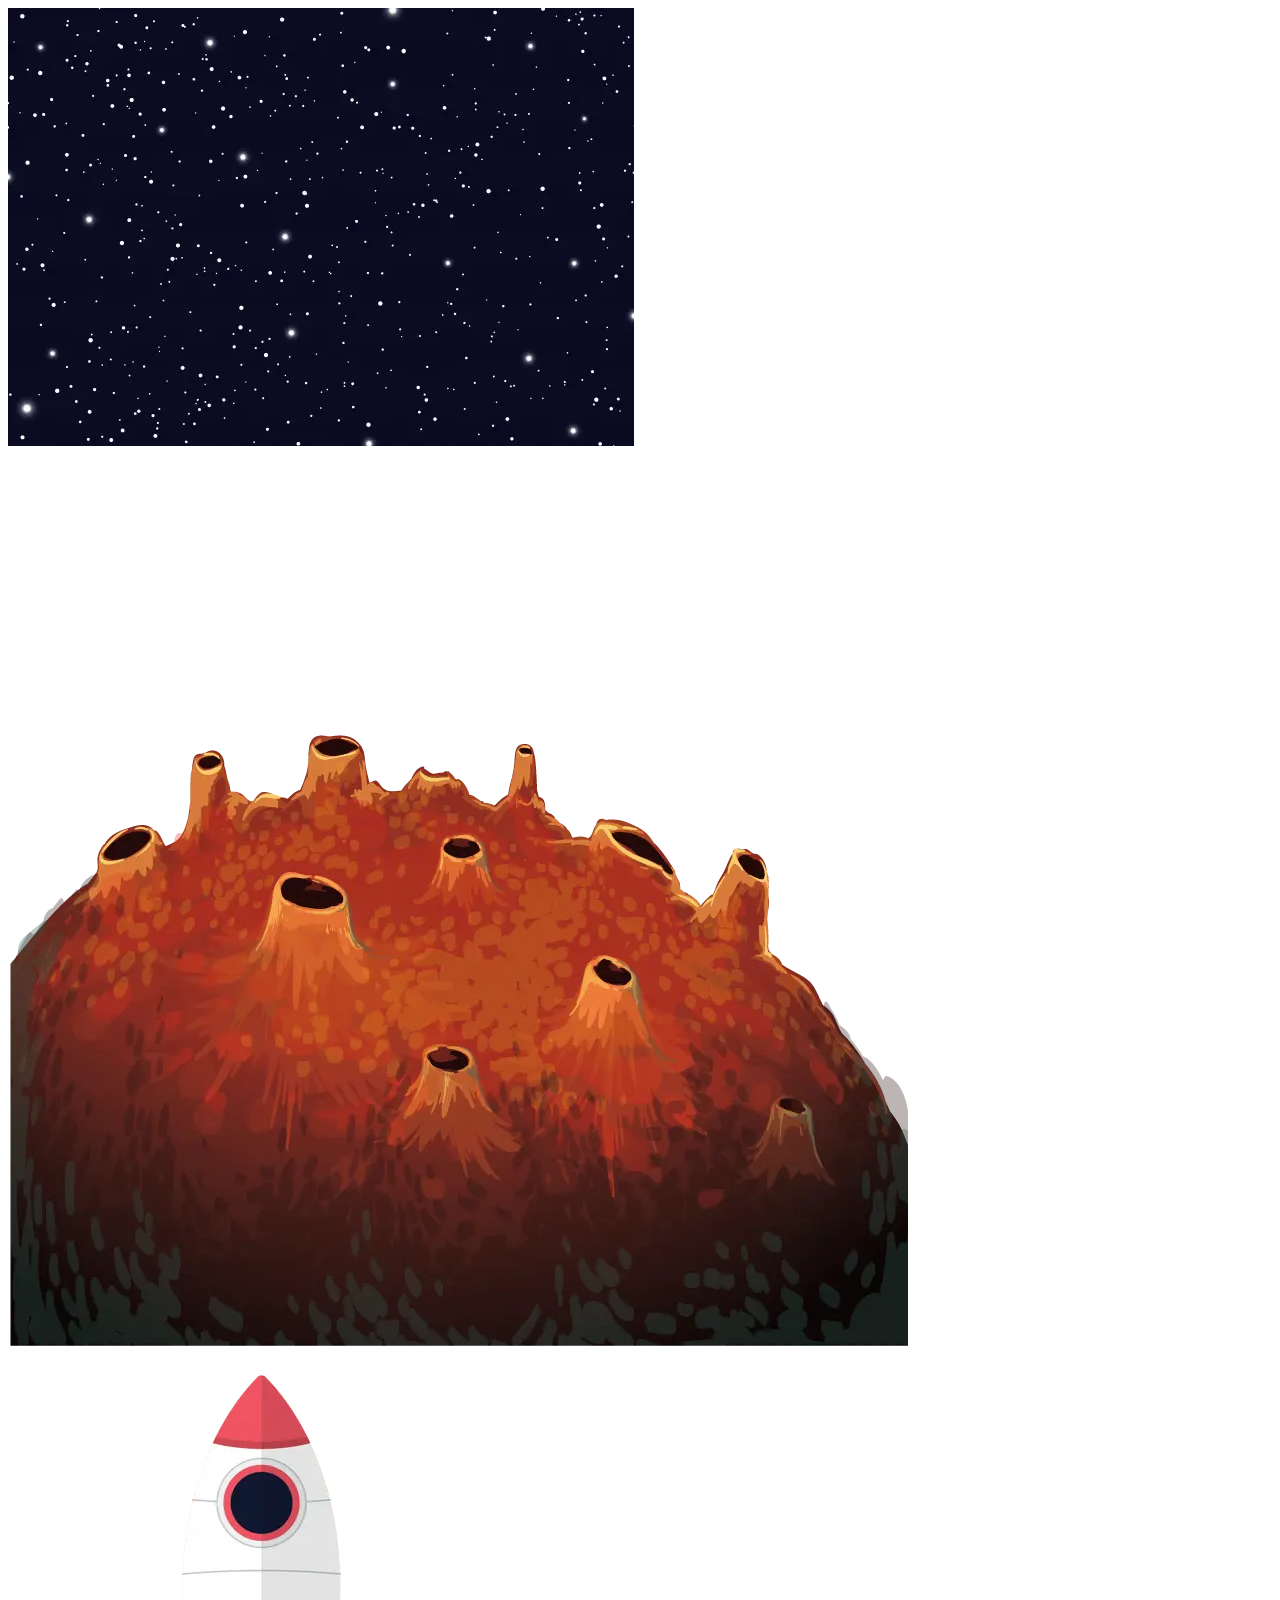
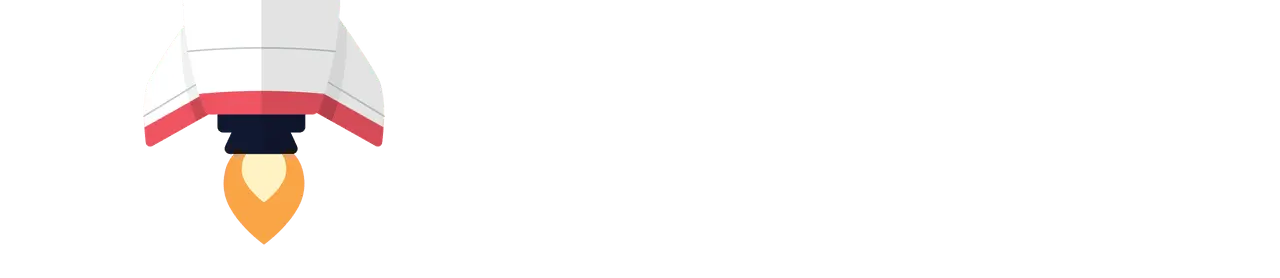
==== Open Space/task/src/index.html @ 93dcb2d2 "initial commit" ====
<!DOCTYPE html>
<html lang="en">
<head>
    <meta charset="UTF-8">
    <title>Open Space</title>
    <meta name="viewport"
          content="width=device-width, user-scalable=no, initial-scale=1.0, maximum-scale=1.0, minimum-scale=1.0">
    <meta http-equiv="X-UA-Compatible" content="ie=edge">
</head>
<body>
<div class="space">
    <img alt="" src="assets/space.webp"/>
    <img class="planet-area" alt="" src="assets/mars.webp"/>
    <img class="rocket" alt="" src="assets/rocket.webp"/>
</div>
</body>
</html>
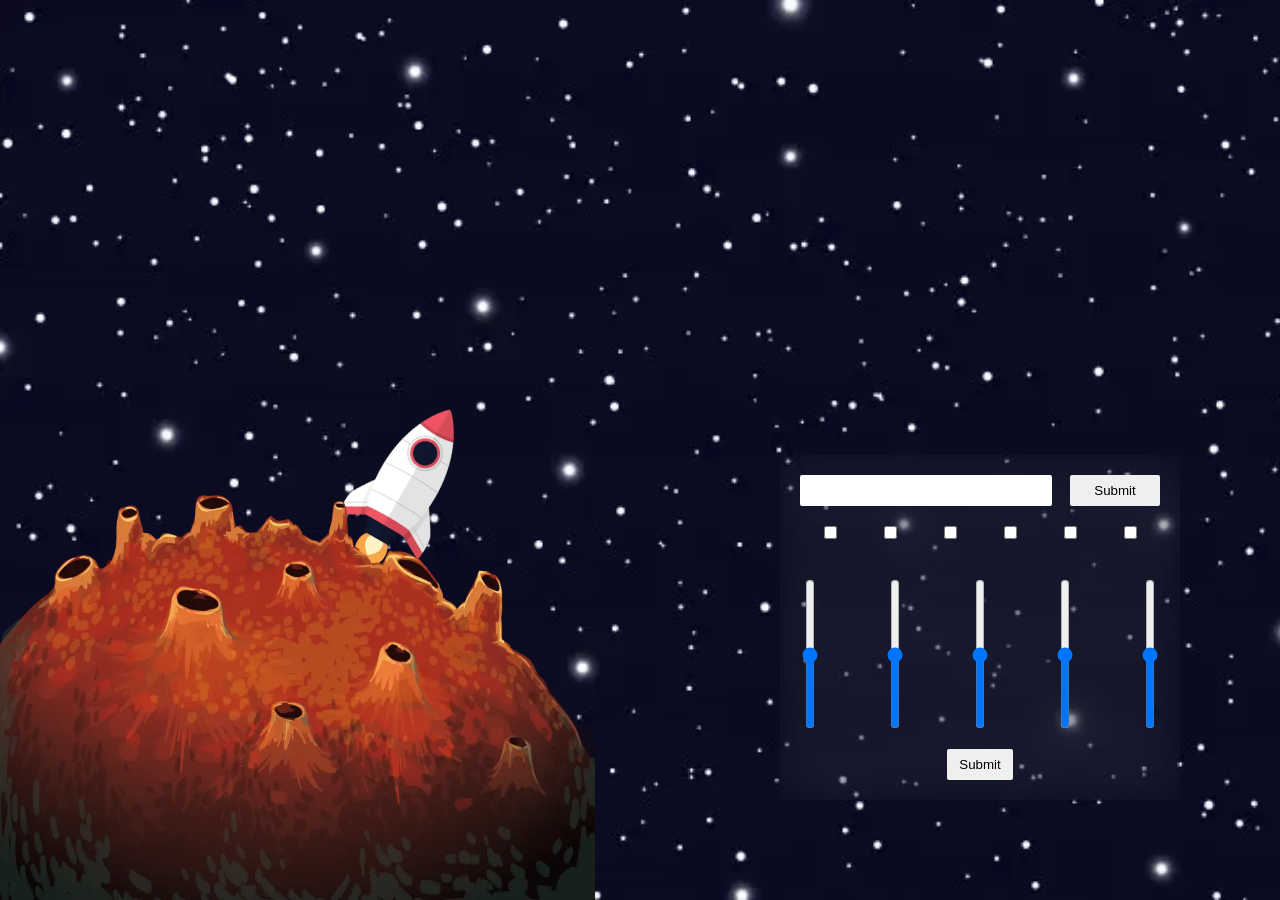
==== commit 864030cc: "added control panel" ====
--- a/Open Space/task/src/index.html
+++ b/Open Space/task/src/index.html
@@ -6,12 +6,38 @@
     <meta name="viewport"
           content="width=device-width, user-scalable=no, initial-scale=1.0, maximum-scale=1.0, minimum-scale=1.0">
     <meta http-equiv="X-UA-Compatible" content="ie=edge">
+    <link rel="stylesheet" href="style.css">
 </head>
+
 <body>
+
 <div class="space">
-    <img alt="" src="assets/space.webp"/>
-    <img class="planet-area" alt="" src="assets/mars.webp"/>
-    <img class="rocket" alt="" src="assets/rocket.webp"/>
+    <div class="planet-area">
+        <img class="planet" alt="" src="assets/mars.webp"/>
+        <img class="rocket" alt="" src="assets/rocket.webp"/>
+    </div>
+    <div class="control-panel">
+        <input type="number">
+        <input type="submit"  name="ok">
+        <div class="check-buttons">
+            <input type="checkbox">
+            <input type="checkbox">
+            <input type="checkbox">
+            <input type="checkbox">
+            <input type="checkbox">
+            <input type="checkbox">
+        </div>
+        <div class="levers">
+            <input type="range" min="1" max="100" value="50" class="slider" aria-orientation="vertical">
+            <input type="range" min="1" max="100" value="50" class="slider" aria-orientation="vertical">
+            <input type="range" min="1" max="100" value="50" class="slider" aria-orientation="vertical">
+            <input type="range" min="1" max="100" value="50" class="slider" aria-orientation="vertical">
+            <input type="range" min="1" max="100" value="50" class="slider" aria-orientation="vertical">
+        </div>
+        <input type="submit"  name="ok">
+    </div>
 </div>
+
 </body>
+
 </html>
--- a/Open Space/task/src/style.css
+++ b/Open Space/task/src/style.css
@@ -0,0 +1,111 @@
+* {
+    padding: 0;
+    margin: 0;
+}
+
+*,
+*::before,
+*::after {
+    box-sizing: border-box;
+}
+
+body {
+    min-height: 100vh;
+    background-color: #000;
+}
+
+img {
+    max-width: 100%;
+}
+
+button {
+    border-style: none;
+}
+
+input[type=range][aria-orientation=vertical] {
+    -webkit-appearance: slider-vertical;
+}
+
+.space {
+    height: 100vh;
+    background-image: url("assets/space.webp");
+    background-size: cover;
+    background-repeat: no-repeat;
+}
+
+.planet-area {
+    position: absolute;
+    bottom: 0;
+    width: 600px;
+    height: 600px;
+    overflow: hidden;
+}
+
+.planet {
+    position: absolute;
+    bottom: -5px;
+    left: -5px;
+    z-index: 2;
+    width: 600px;
+}
+
+.rocket {
+    position: absolute;
+    bottom: 310px;
+    left: 305px;
+    width: 200px;
+    transform: rotate(30deg);
+}
+
+.control-panel {
+    position: absolute;
+    right: 100px;
+    bottom: 100px;
+    width: 400px;
+    padding: 20px;
+    display: flex;
+    flex-wrap: wrap;
+    justify-content: center;
+    backdrop-filter: blur(20px) invert(0.1) opacity(0.5);
+}
+
+.control-panel > input {
+    border-radius: 2px;
+    border: none;
+}
+
+.control-panel > input:first-of-type {
+    flex-basis: 70%;
+}
+
+.control-panel > input:nth-of-type(2) {
+    margin-left: 5%;
+    flex-basis: 25%;
+    padding: 8px 12px;
+}
+
+.check-buttons {
+    margin-block: 20px;
+    flex-basis: 100%;
+    display: flex;
+    justify-content: space-around;
+}
+
+.check-buttons > input {
+}
+
+.levers {
+    margin-block: 20px;
+    flex-basis: 100%;
+    display: flex;
+    justify-content: space-between;
+}
+
+.levers > input {
+    width: 20px;
+    height: 150px;
+}
+
+.control-panel > input:last-of-type {
+    padding: 8px 12px;
+}
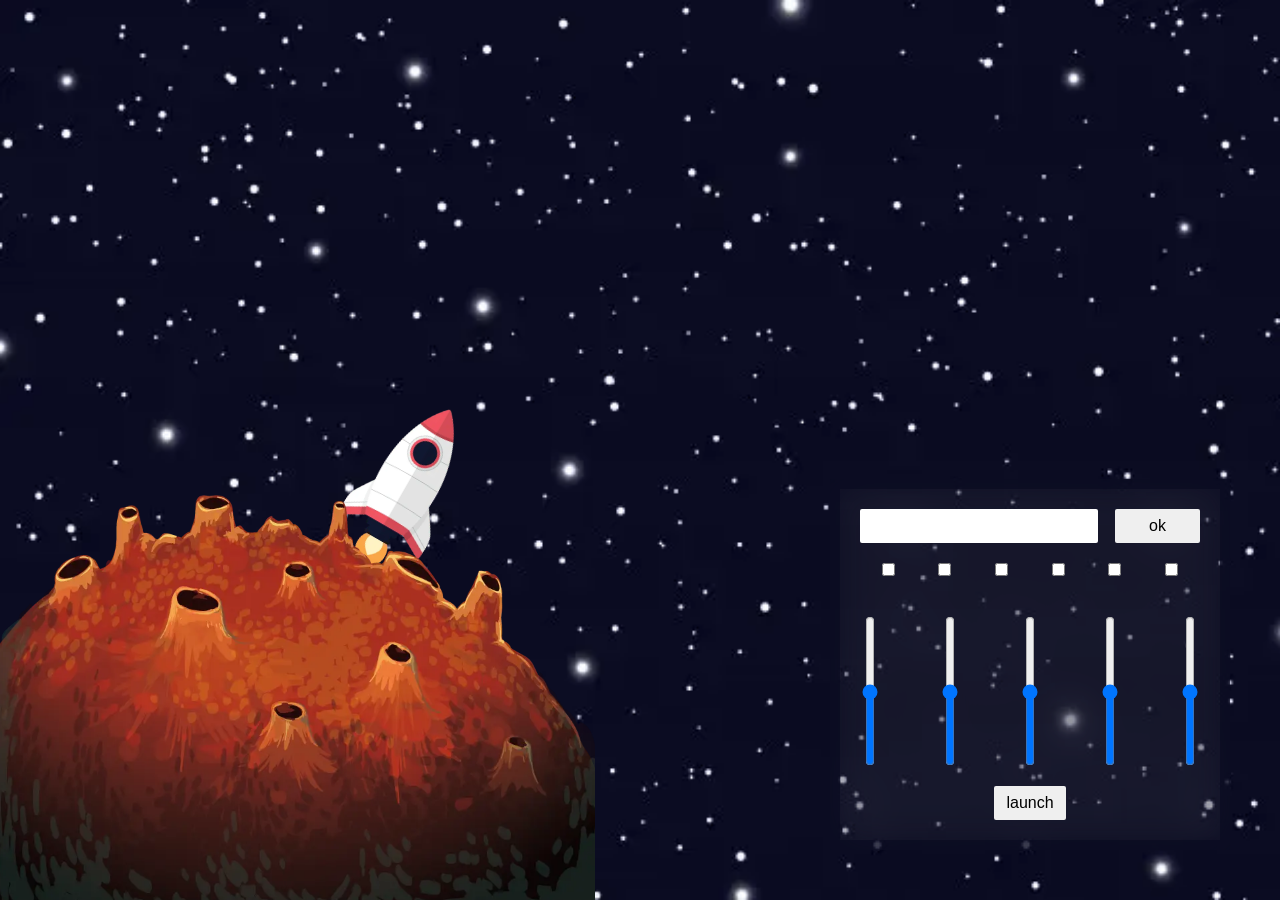
==== commit a7c4d734: "refactored" ====
--- a/Open Space/task/src/index.html
+++ b/Open Space/task/src/index.html
@@ -18,7 +18,7 @@
     </div>
     <div class="control-panel">
         <input type="number">
-        <input type="submit"  name="ok">
+        <input type="submit" value="ok">
         <div class="check-buttons">
             <input type="checkbox">
             <input type="checkbox">
@@ -34,7 +34,7 @@
             <input type="range" min="1" max="100" value="50" class="slider" aria-orientation="vertical">
             <input type="range" min="1" max="100" value="50" class="slider" aria-orientation="vertical">
         </div>
-        <input type="submit"  name="ok">
+        <input type="submit" value="launch">
     </div>
 </div>
 
--- a/Open Space/task/src/style.css
+++ b/Open Space/task/src/style.css
@@ -24,6 +24,12 @@
 
 input[type=range][aria-orientation=vertical] {
     -webkit-appearance: slider-vertical;
+}
+
+input[type=number]::-webkit-outer-spin-button,
+input[type=number]::-webkit-inner-spin-button {
+    -webkit-appearance: none;
+    margin: 0;
 }
 
 .space {
@@ -59,23 +65,26 @@
 
 .control-panel {
     position: absolute;
-    right: 100px;
-    bottom: 100px;
+    right: 50px;
+    bottom: 50px;
     width: 400px;
     padding: 20px;
     display: flex;
     flex-wrap: wrap;
     justify-content: center;
     backdrop-filter: blur(20px) invert(0.1) opacity(0.5);
+    border: 10px solid #0a0b21ba;
 }
 
 .control-panel > input {
     border-radius: 2px;
     border: none;
+    font-size: 16px;
 }
 
 .control-panel > input:first-of-type {
     flex-basis: 70%;
+    padding-inline: 8px;
 }
 
 .control-panel > input:nth-of-type(2) {
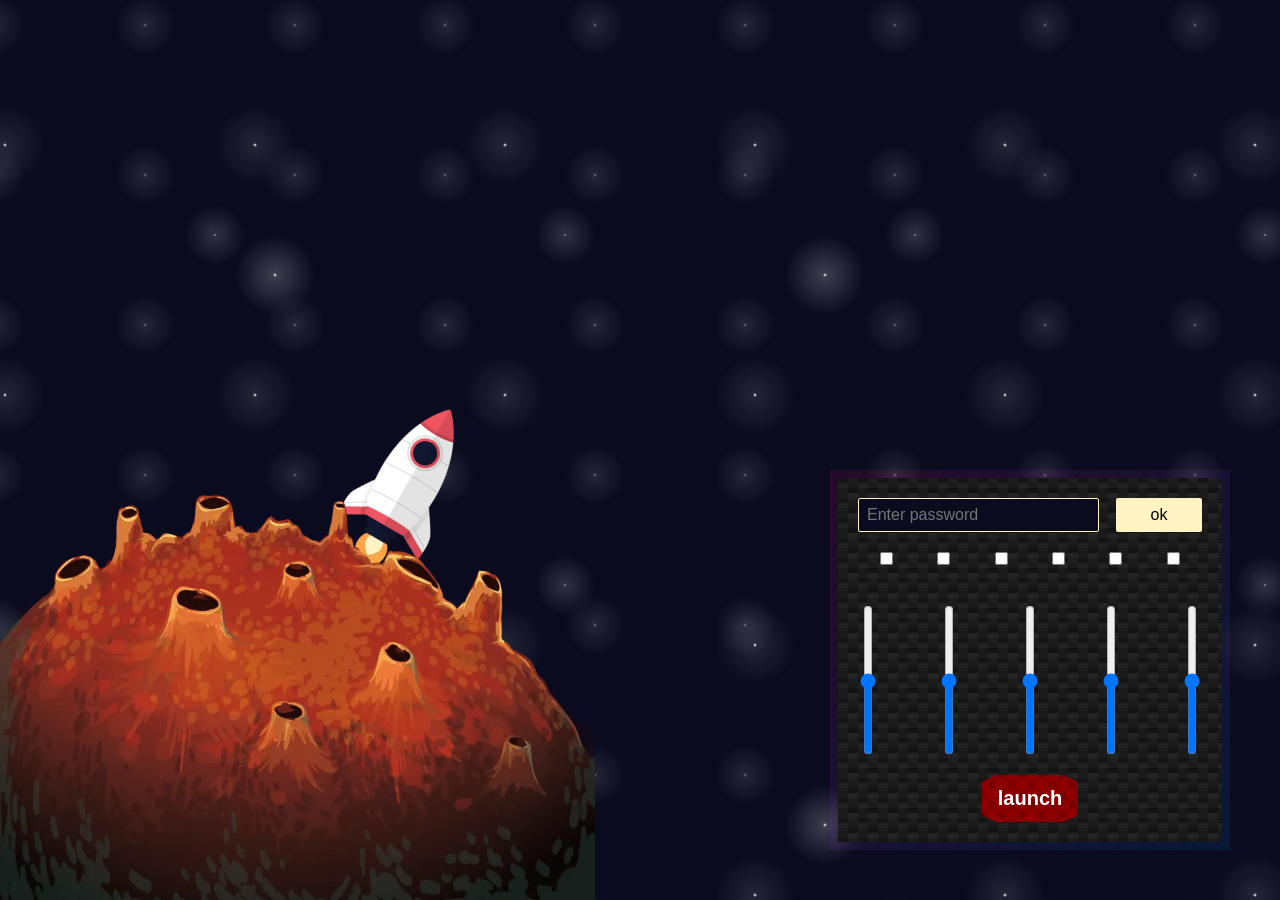
==== commit 6c61e6ea: "update style for control-panel" ====
--- a/Open Space/task/src/index.html
+++ b/Open Space/task/src/index.html
@@ -17,24 +17,26 @@
         <img class="rocket" alt="" src="assets/rocket.webp"/>
     </div>
     <div class="control-panel">
-        <input type="number">
-        <input type="submit" value="ok">
-        <div class="check-buttons">
-            <input type="checkbox">
-            <input type="checkbox">
-            <input type="checkbox">
-            <input type="checkbox">
-            <input type="checkbox">
-            <input type="checkbox">
+        <div class="control-panel__inner">
+            <input type="password"  class="password-field" placeholder="Enter password">
+            <input type="submit" value="ok" class="submit-password">
+            <div class="check-buttons">
+                <input type="checkbox">
+                <input type="checkbox">
+                <input type="checkbox">
+                <input type="checkbox">
+                <input type="checkbox">
+                <input type="checkbox">
+            </div>
+            <div class="levers">
+                <input type="range" min="1" max="100" value="50" class="slider" aria-orientation="vertical">
+                <input type="range" min="1" max="100" value="50" class="slider" aria-orientation="vertical">
+                <input type="range" min="1" max="100" value="50" class="slider" aria-orientation="vertical">
+                <input type="range" min="1" max="100" value="50" class="slider" aria-orientation="vertical">
+                <input type="range" min="1" max="100" value="50" class="slider" aria-orientation="vertical">
+            </div>
+            <input type="submit" value="launch" class="launch-rocket">
         </div>
-        <div class="levers">
-            <input type="range" min="1" max="100" value="50" class="slider" aria-orientation="vertical">
-            <input type="range" min="1" max="100" value="50" class="slider" aria-orientation="vertical">
-            <input type="range" min="1" max="100" value="50" class="slider" aria-orientation="vertical">
-            <input type="range" min="1" max="100" value="50" class="slider" aria-orientation="vertical">
-            <input type="range" min="1" max="100" value="50" class="slider" aria-orientation="vertical">
-        </div>
-        <input type="submit" value="launch">
     </div>
 </div>
 
--- a/Open Space/task/src/style.css
+++ b/Open Space/task/src/style.css
@@ -1,3 +1,8 @@
+:root {
+    --primary-color: #0b0b20;
+    --secondary-color: #fff3c3;
+}
+
 * {
     padding: 0;
     margin: 0;
@@ -22,6 +27,10 @@
     border-style: none;
 }
 
+input {
+    cursor: pointer;
+}
+
 input[type=range][aria-orientation=vertical] {
     -webkit-appearance: slider-vertical;
 }
@@ -34,9 +43,16 @@
 
 .space {
     height: 100vh;
-    background-image: url("assets/space.webp");
-    background-size: cover;
-    background-repeat: no-repeat;
+    /*background-image: url("assets/space.webp");*/
+    /*background-size: cover;*/
+    /*background-repeat: no-repeat;*/
+    background-color: var(--primary-color);
+    background-image: radial-gradient(white, rgba(255, 255, 255, .2) 2px, transparent 40px),
+    radial-gradient(white, rgba(255, 255, 255, .15) 1px, transparent 30px),
+    radial-gradient(white, rgba(255, 255, 255, .1) 2px, transparent 40px),
+    radial-gradient(rgba(255, 255, 255, .4), rgba(255, 255, 255, .1) 2px, transparent 30px);
+    background-size: 550px 550px, 350px 350px, 250px 250px, 150px 150px;
+    background-position: 0 0, 40px 60px, 130px 270px, 70px 100px;
 }
 
 .planet-area {
@@ -67,30 +83,47 @@
     position: absolute;
     right: 50px;
     bottom: 50px;
+    padding: 8px;
     width: 400px;
+    /*backdrop-filter: blur(20px) invert(0.1) opacity(0.9);*/
+    background-image: linear-gradient(to bottom right, #E6007320, #0073E620);
+}
+
+.control-panel__inner {
     padding: 20px;
+    width: 100%;
     display: flex;
     flex-wrap: wrap;
     justify-content: center;
-    backdrop-filter: blur(20px) invert(0.1) opacity(0.5);
-    border: 10px solid #0a0b21ba;
+    background: linear-gradient(27deg, #151515 5px, transparent 5px) 0 5px,
+    linear-gradient(207deg, #151515 5px, transparent 5px) 10px 0,
+    linear-gradient(27deg, #222 5px, transparent 5px) 0 10px,
+    linear-gradient(207deg, #222 5px, transparent 5px) 10px 5px,
+    linear-gradient(90deg, #1b1b1b 10px, transparent 10px),
+    linear-gradient(#1d1d1d 25%, #1a1a1a 25%, #1a1a1a 50%, transparent 50%, transparent 75%, #242424 75%, #242424);
+    background-color: #131313;
+    background-size: 20px 20px;
 }
 
-.control-panel > input {
+.control-panel__inner > input {
     border-radius: 2px;
     border: none;
     font-size: 16px;
 }
 
-.control-panel > input:first-of-type {
+.control-panel__inner > .password-field {
     flex-basis: 70%;
     padding-inline: 8px;
+    border: 1px solid var(--secondary-color);
+    color: var(--secondary-color);
+    background-color: var(--primary-color);
 }
 
-.control-panel > input:nth-of-type(2) {
+.control-panel__inner > .submit-password {
     margin-left: 5%;
     flex-basis: 25%;
     padding: 8px 12px;
+    background-color: var(--secondary-color);
 }
 
 .check-buttons {
@@ -115,6 +148,22 @@
     height: 150px;
 }
 
-.control-panel > input:last-of-type {
-    padding: 8px 12px;
+.control-panel__inner > .launch-rocket {
+    padding: 12px 16px;
+    font-size: 20px;
+    background: radial-gradient(hsl(0, 100%, 27%) 4%, hsl(0, 100%, 18%) 9%, hsla(0, 100%, 20%, 0) 9%) 0 0,
+    radial-gradient(hsl(0, 100%, 27%) 4%, hsl(0, 100%, 18%) 8%, hsla(0, 100%, 20%, 0) 10%) 50px 50px,
+    radial-gradient(hsla(0, 100%, 30%, 0.8) 20%, hsla(0, 100%, 20%, 0)) 50px 0,
+    radial-gradient(hsla(0, 100%, 30%, 0.8) 20%, hsla(0, 100%, 20%, 0)) 0 50px,
+    radial-gradient(hsla(0, 100%, 20%, 1) 35%, hsla(0, 100%, 20%, 0) 60%) 50px 0,
+    radial-gradient(hsla(0, 100%, 20%, 1) 35%, hsla(0, 100%, 20%, 0) 60%) 100px 50px,
+    radial-gradient(hsla(0, 100%, 15%, 0.7), hsla(0, 100%, 20%, 0)) 0 0,
+    radial-gradient(hsla(0, 100%, 15%, 0.7), hsla(0, 100%, 20%, 0)) 50px 50px,
+    linear-gradient(45deg, hsla(0, 100%, 20%, 0) 49%, hsla(0, 100%, 0%, 1) 50%, hsla(0, 100%, 20%, 0) 70%) 0 0,
+    linear-gradient(-45deg, hsla(0, 100%, 20%, 0) 49%, hsla(0, 100%, 0%, 1) 50%, hsla(0, 100%, 20%, 0) 70%) 0 0;
+    background-color: #300;
+    background-size: 20px 20px;
+    color: white;
+    font-weight: bold;
+    clip-path: polygon(15% 0, 85% 0, 100% 15%, 100% 85%, 85% 100%, 15% 100%, 0 85%, 0 15%);
 }
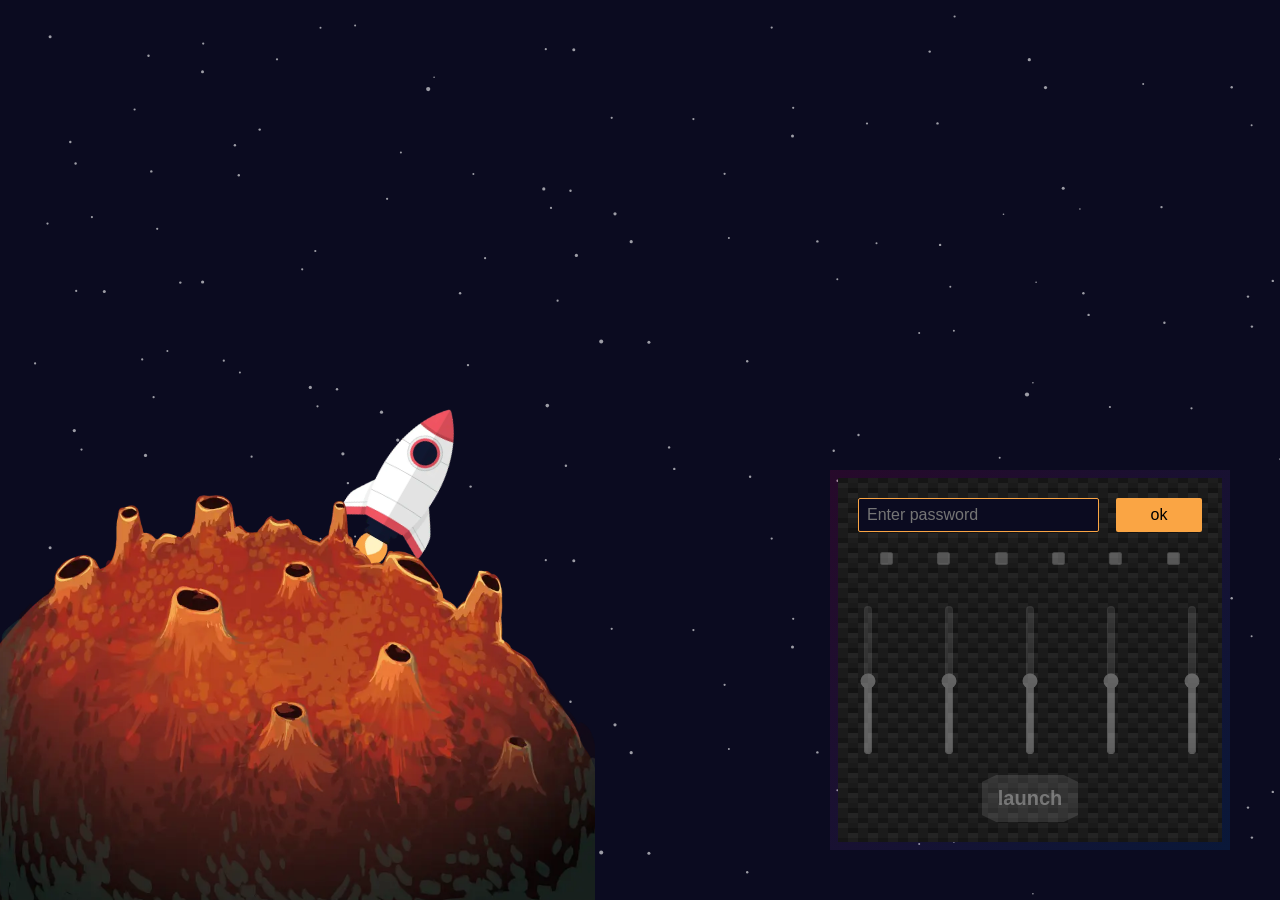
==== commit 38f4e635: "updated control panel functionality" ====
--- a/Open Space/task/src/index.html
+++ b/Open Space/task/src/index.html
@@ -7,6 +7,7 @@
           content="width=device-width, user-scalable=no, initial-scale=1.0, maximum-scale=1.0, minimum-scale=1.0">
     <meta http-equiv="X-UA-Compatible" content="ie=edge">
     <link rel="stylesheet" href="style.css">
+    <script src="main.js" defer></script>
 </head>
 
 <body>
@@ -18,24 +19,34 @@
     </div>
     <div class="control-panel">
         <div class="control-panel__inner">
-            <input type="password"  class="password-field" placeholder="Enter password">
-            <input type="submit" value="ok" class="submit-password">
+            <input id="password-field"
+                   class="password-field"
+                   type="password"
+                   placeholder="Enter password"
+                   autocomplete>
+            <input class="submit-password"
+                   type="submit"
+                   value="ok"
+                   onclick="onSubmitPassword(this, event)">
             <div class="check-buttons">
-                <input type="checkbox">
-                <input type="checkbox">
-                <input type="checkbox">
-                <input type="checkbox">
-                <input type="checkbox">
-                <input type="checkbox">
+                <input type="checkbox" disabled>
+                <input type="checkbox" disabled>
+                <input type="checkbox" disabled>
+                <input type="checkbox" disabled>
+                <input type="checkbox" disabled>
+                <input type="checkbox" disabled>
             </div>
             <div class="levers">
-                <input type="range" min="1" max="100" value="50" class="slider" aria-orientation="vertical">
-                <input type="range" min="1" max="100" value="50" class="slider" aria-orientation="vertical">
-                <input type="range" min="1" max="100" value="50" class="slider" aria-orientation="vertical">
-                <input type="range" min="1" max="100" value="50" class="slider" aria-orientation="vertical">
-                <input type="range" min="1" max="100" value="50" class="slider" aria-orientation="vertical">
+                <input type="range" disabled min="1" max="100" value="50" class="slider" aria-orientation="vertical">
+                <input type="range" disabled min="1" max="100" value="50" class="slider" aria-orientation="vertical">
+                <input type="range" disabled min="1" max="100" value="50" class="slider" aria-orientation="vertical">
+                <input type="range" disabled min="1" max="100" value="50" class="slider" aria-orientation="vertical">
+                <input type="range" disabled min="1" max="100" value="50" class="slider" aria-orientation="vertical">
             </div>
-            <input type="submit" value="launch" class="launch-rocket">
+            <input class="launch-rocket"
+                   type="submit"
+                   disabled
+                   value="launch">
         </div>
     </div>
 </div>
--- a/Open Space/task/src/style.css
+++ b/Open Space/task/src/style.css
@@ -1,6 +1,6 @@
 :root {
     --primary-color: #0b0b20;
-    --secondary-color: #fff3c3;
+    --secondary-color: #faa544;
 }
 
 * {
@@ -27,8 +27,12 @@
     border-style: none;
 }
 
-input {
+input:not(:disabled) {
     cursor: pointer;
+}
+
+input:disabled {
+    opacity: .4;
 }
 
 input[type=range][aria-orientation=vertical] {
@@ -47,12 +51,7 @@
     /*background-size: cover;*/
     /*background-repeat: no-repeat;*/
     background-color: var(--primary-color);
-    background-image: radial-gradient(white, rgba(255, 255, 255, .2) 2px, transparent 40px),
-    radial-gradient(white, rgba(255, 255, 255, .15) 1px, transparent 30px),
-    radial-gradient(white, rgba(255, 255, 255, .1) 2px, transparent 40px),
-    radial-gradient(rgba(255, 255, 255, .4), rgba(255, 255, 255, .1) 2px, transparent 30px);
-    background-size: 550px 550px, 350px 350px, 250px 250px, 150px 150px;
-    background-position: 0 0, 40px 60px, 130px 270px, 70px 100px;
+    background-image: url("assets/star-pattern.svg");
 }
 
 .planet-area {
@@ -151,6 +150,13 @@
 .control-panel__inner > .launch-rocket {
     padding: 12px 16px;
     font-size: 20px;
+    color: white;
+    font-weight: bold;
+    border-style: none;
+    clip-path: polygon(15% 0, 85% 0, 100% 15%, 100% 85%, 85% 100%, 15% 100%, 0 85%, 0 15%);
+}
+
+.control-panel__inner > .launch-rocket:not(:disabled) {
     background: radial-gradient(hsl(0, 100%, 27%) 4%, hsl(0, 100%, 18%) 9%, hsla(0, 100%, 20%, 0) 9%) 0 0,
     radial-gradient(hsl(0, 100%, 27%) 4%, hsl(0, 100%, 18%) 8%, hsla(0, 100%, 20%, 0) 10%) 50px 50px,
     radial-gradient(hsla(0, 100%, 30%, 0.8) 20%, hsla(0, 100%, 20%, 0)) 50px 0,
@@ -163,7 +169,4 @@
     linear-gradient(-45deg, hsla(0, 100%, 20%, 0) 49%, hsla(0, 100%, 0%, 1) 50%, hsla(0, 100%, 20%, 0) 70%) 0 0;
     background-color: #300;
     background-size: 20px 20px;
-    color: white;
-    font-weight: bold;
-    clip-path: polygon(15% 0, 85% 0, 100% 15%, 100% 85%, 85% 100%, 15% 100%, 0 85%, 0 15%);
 }
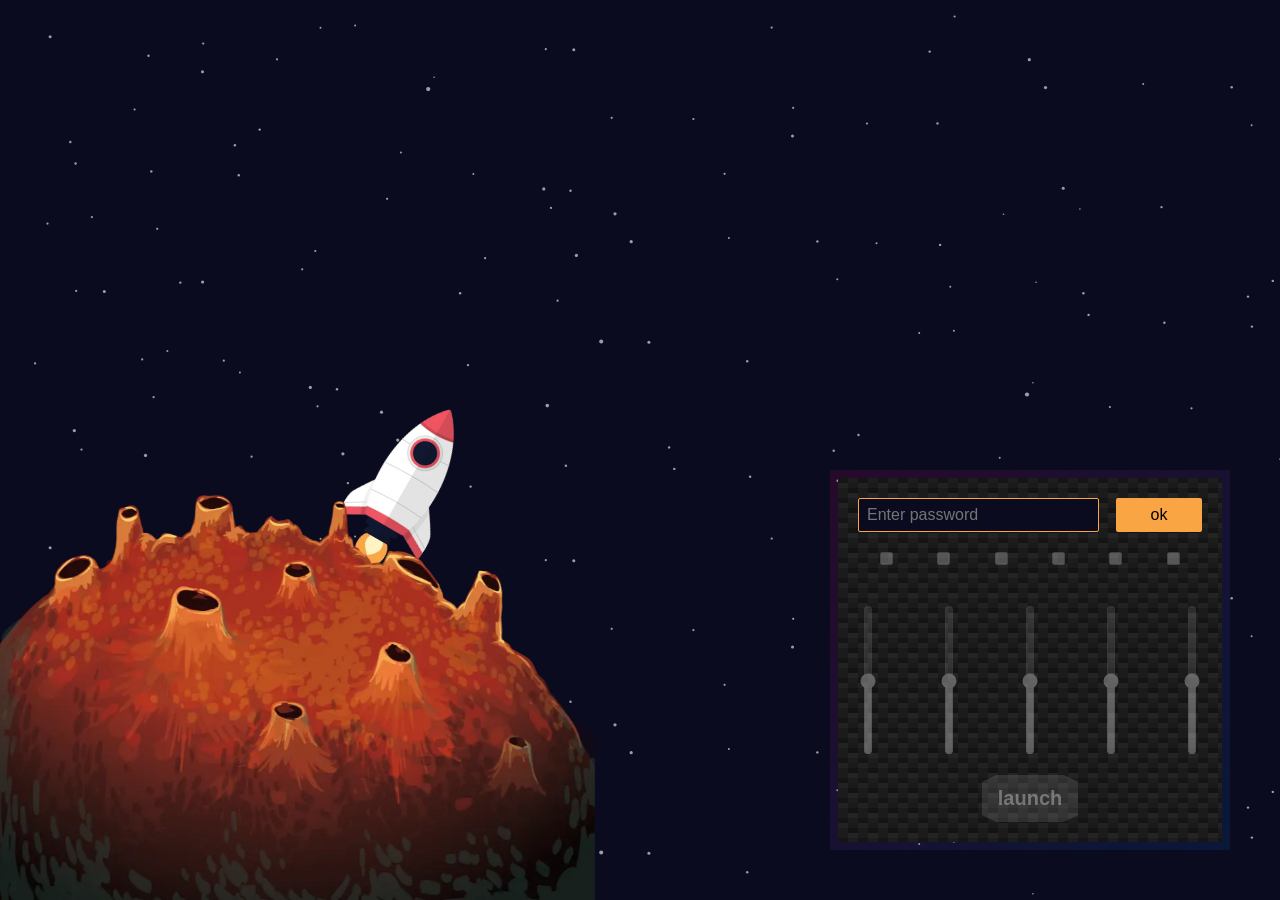
==== commit 7f425509: "finished last task." ====
--- a/Open Space/task/src/index.html
+++ b/Open Space/task/src/index.html
@@ -15,7 +15,7 @@
 <div class="space">
     <div class="planet-area">
         <img class="planet" alt="" src="assets/mars.webp"/>
-        <img class="rocket" alt="" src="assets/rocket.webp"/>
+        <img id="rocket" class="rocket" alt="" src="assets/rocket.webp"/>
     </div>
     <div class="control-panel">
         <div class="control-panel__inner">
@@ -29,19 +29,24 @@
                    value="ok"
                    onclick="onSubmitPassword(this, event)">
             <div class="check-buttons">
-                <input type="checkbox" disabled>
-                <input type="checkbox" disabled>
-                <input type="checkbox" disabled>
-                <input type="checkbox" disabled>
-                <input type="checkbox" disabled>
-                <input type="checkbox" disabled>
+                <input type="checkbox" disabled onchange="getLaunchStatus()">
+                <input type="checkbox" disabled onchange="getLaunchStatus()">
+                <input type="checkbox" disabled onchange="getLaunchStatus()">
+                <input type="checkbox" disabled onchange="getLaunchStatus()">
+                <input type="checkbox" disabled onchange="getLaunchStatus()">
+                <input type="checkbox" disabled onchange="getLaunchStatus()">
             </div>
             <div class="levers">
-                <input type="range" disabled min="1" max="100" value="50" class="slider" aria-orientation="vertical">
-                <input type="range" disabled min="1" max="100" value="50" class="slider" aria-orientation="vertical">
-                <input type="range" disabled min="1" max="100" value="50" class="slider" aria-orientation="vertical">
-                <input type="range" disabled min="1" max="100" value="50" class="slider" aria-orientation="vertical">
-                <input type="range" disabled min="1" max="100" value="50" class="slider" aria-orientation="vertical">
+                <input class="slider" aria-orientation="vertical" type="range" onchange="getLaunchStatus()" disabled
+                       min="1" max="100" value="50">
+                <input class="slider" aria-orientation="vertical" type="range" onchange="getLaunchStatus()" disabled
+                       min="1" max="100" value="50">
+                <input class="slider" aria-orientation="vertical" type="range" onchange="getLaunchStatus()" disabled
+                       min="1" max="100" value="50">
+                <input class="slider" aria-orientation="vertical" type="range" onchange="getLaunchStatus()" disabled
+                       min="1" max="100" value="50">
+                <input class="slider" aria-orientation="vertical" type="range" onchange="getLaunchStatus()" disabled
+                       min="1" max="100" value="50">
             </div>
             <input class="launch-rocket"
                    type="submit"
--- a/Open Space/task/src/style.css
+++ b/Open Space/task/src/style.css
@@ -47,9 +47,6 @@
 
 .space {
     height: 100vh;
-    /*background-image: url("assets/space.webp");*/
-    /*background-size: cover;*/
-    /*background-repeat: no-repeat;*/
     background-color: var(--primary-color);
     background-image: url("assets/star-pattern.svg");
 }
@@ -71,11 +68,12 @@
 }
 
 .rocket {
-    position: absolute;
+    position: fixed;
     bottom: 310px;
     left: 305px;
     width: 200px;
     transform: rotate(30deg);
+    transition: all 2.5s cubic-bezier(1, 0, 1, 1);
 }
 
 .control-panel {
@@ -154,6 +152,7 @@
     font-weight: bold;
     border-style: none;
     clip-path: polygon(15% 0, 85% 0, 100% 15%, 100% 85%, 85% 100%, 15% 100%, 0 85%, 0 15%);
+    transition: all .1s ease-in-out;
 }
 
 .control-panel__inner > .launch-rocket:not(:disabled) {
